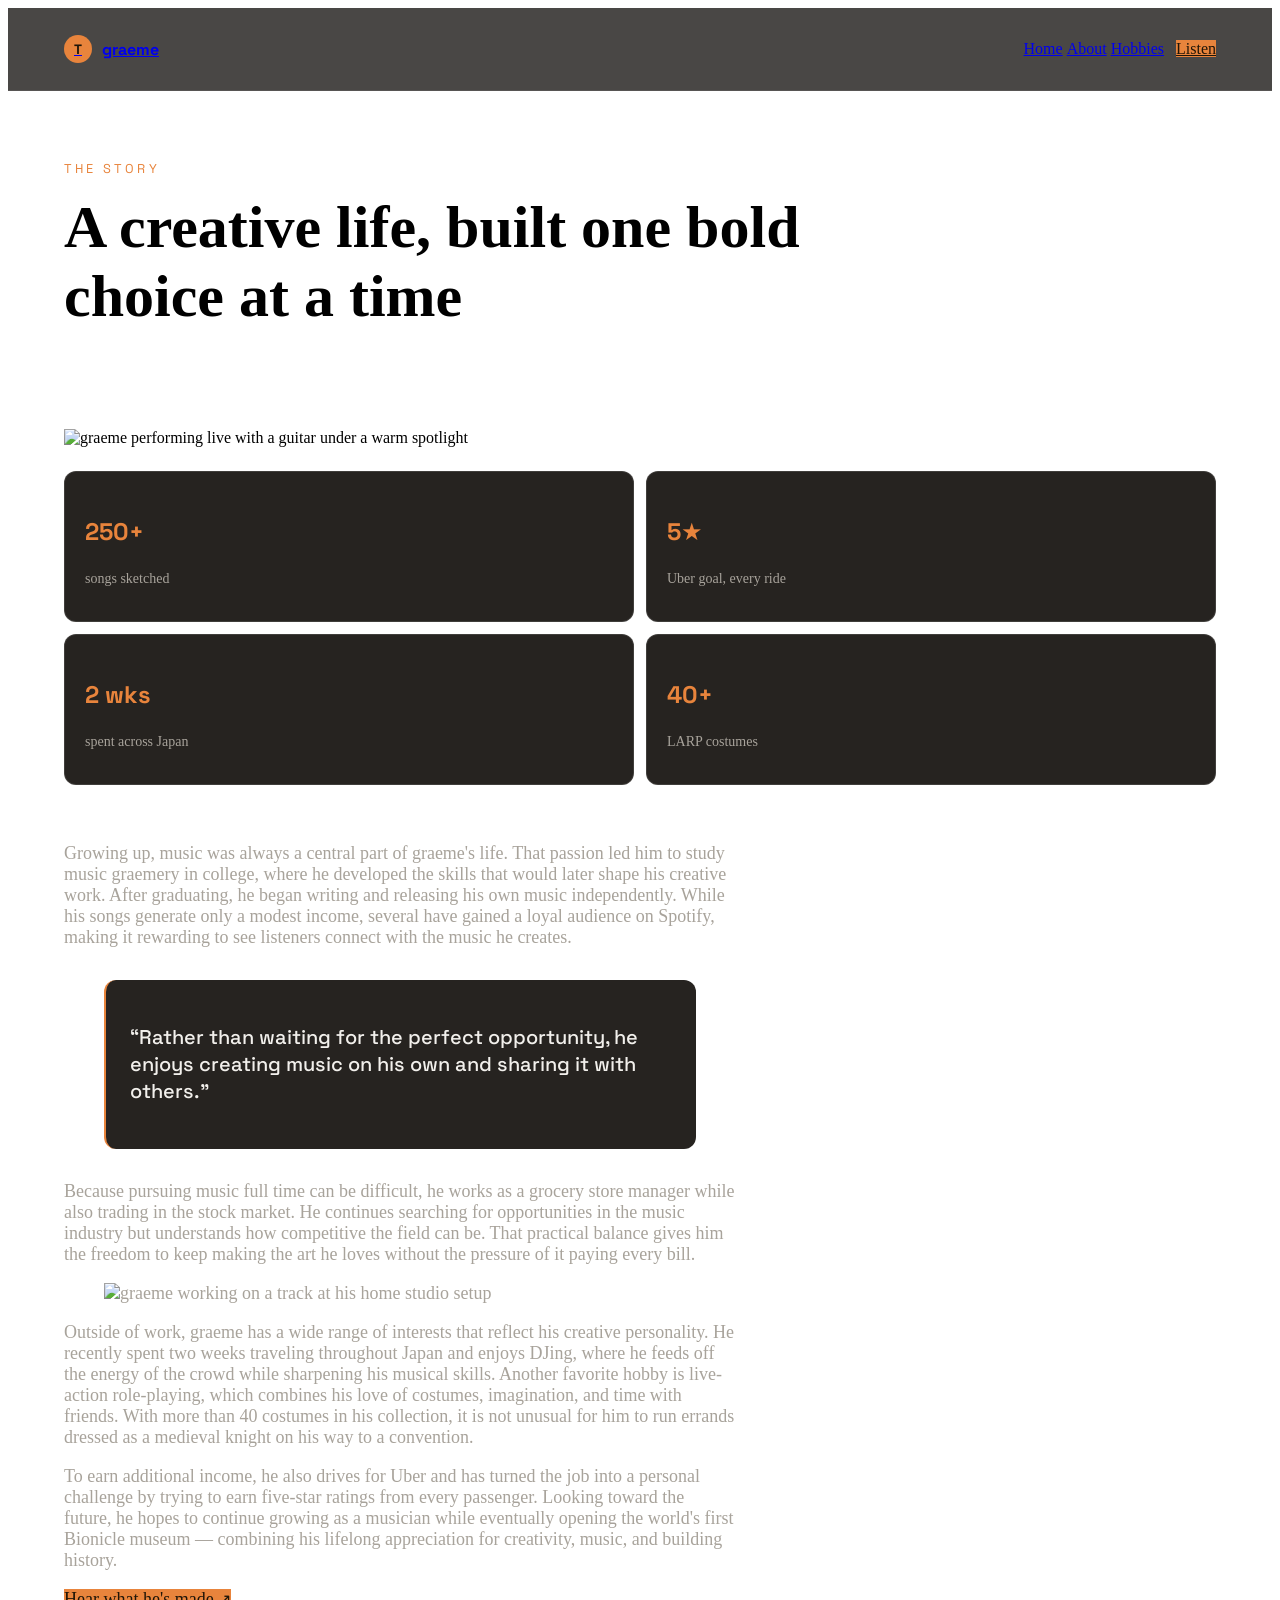
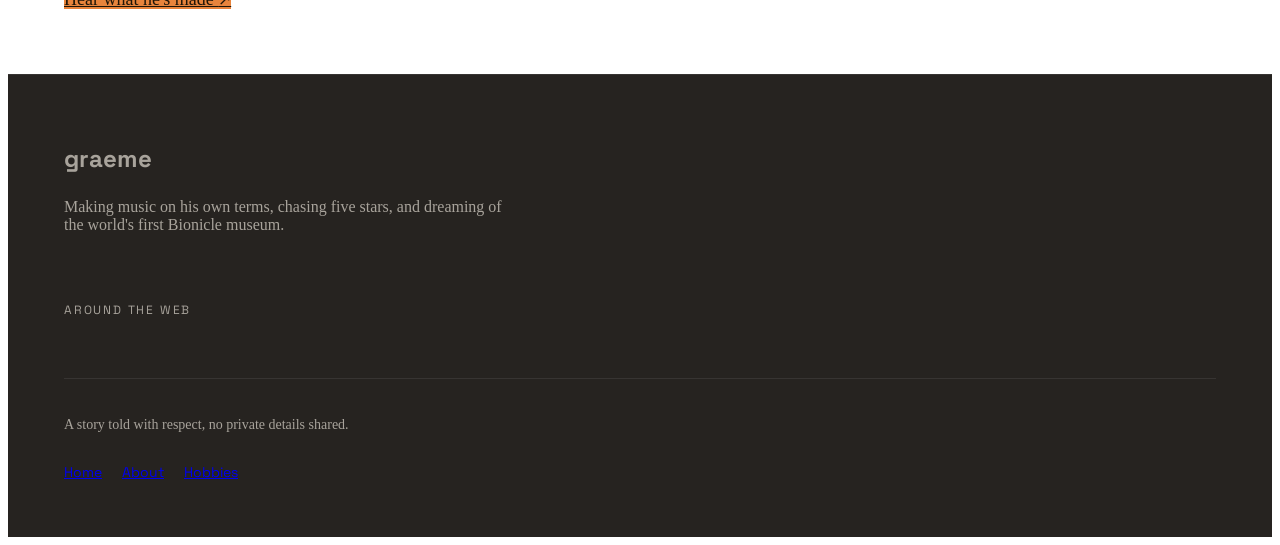
==== about.html @ 3114a542 "Add structure and styles" ====
<!doctype html>
<html lang="en">
  <head>
    <meta charset="UTF-8" />
    <meta name="viewport" content="width=device-width, initial-scale=1.0" />

    <title>About — graeme</title>
    <meta
      name="description"
      content="The full story of graeme : from studying music graemery to releasing songs independently, managing a grocery store, trading the markets, and dreaming big."
    />
    <link rel="preconnect" href="https://fonts.googleapis.com" />
    <link rel="preconnect" href="https://fonts.gstatic.com" crossorigin />
    <link
      href="https://fonts.googleapis.com/css2?family=Inter:wght@400;500;600&family=Space+Grotesk:wght@500;700&display=swap"
      rel="stylesheet"
    />
    <link rel="stylesheet" href="styles.css" />
  </head>
  <body>
    <header class="site-header">
      <nav class="container nav" aria-label="Primary">
        <a class="brand" href="index.html">
          <span class="brand-mark" aria-hidden="true">T</span>
          <span>graeme </span>
        </a>
        <ul class="nav-links">
          <li><a href="index.html">Home</a></li>
          <li><a href="about.html" aria-current="page">About</a></li>
          <li><a href="hobbies.html">Hobbies</a></li>
          <li>
            <a
              class="nav-cta"
              href="https://open.spotify.com"
              target="_blank"
              rel="noopener noreferrer"
              >Listen</a
            >
          </li>
        </ul>
      </nav>
    </header>

    <main>
      <section class="container page-head">
        <p class="eyebrow">The Story</p>
        <h1>A creative life, built one bold choice at a time</h1>
      </section>

      <section class="container">
        <div class="about-grid">
          <aside class="about-aside">
            <div class="framed">
              <img
                src="images/live.png"
                alt="graeme  performing live with a guitar under a warm spotlight"
              />
            </div>
            <div class="stat-grid">
              <div class="stat">
                <p class="num">250+</p>
                <p class="label">songs sketched</p>
              </div>
              <div class="stat">
                <p class="num">5&#9733;</p>
                <p class="label">Uber goal, every ride</p>
              </div>
              <div class="stat">
                <p class="num">2 wks</p>
                <p class="label">spent across Japan</p>
              </div>
              <div class="stat">
                <p class="num">40+</p>
                <p class="label">LARP costumes</p>
              </div>
            </div>
          </aside>

          <article class="article">
            <p>
              Growing up, music was always a central part of graeme&apos;s life.
              That passion led him to study music graemery in college, where he
              developed the skills that would later shape his creative work.
              After graduating, he began writing and releasing his own music
              independently. While his songs generate only a modest income,
              several have gained a loyal audience on Spotify, making it
              rewarding to see listeners connect with the music he creates.
            </p>

            <blockquote class="pullquote">
              <p>
                &ldquo;Rather than waiting for the perfect opportunity, he
                enjoys creating music on his own and sharing it with
                others.&rdquo;
              </p>
            </blockquote>

            <p>
              Because pursuing music full time can be difficult, he works as a
              grocery store manager while also trading in the stock market. He
              continues searching for opportunities in the music industry but
              understands how competitive the field can be. That practical
              balance gives him the freedom to keep making the art he loves
              without the pressure of it paying every bill.
            </p>

            <figure class="article-figure">
              <img
                src="images/studio.png"
                alt="graeme working on a track at his home studio setup"
              />
            </figure>

            <p>
              Outside of work, graeme has a wide range of interests that reflect
              his creative personality. He recently spent two weeks traveling
              throughout Japan and enjoys DJing, where he feeds off the energy
              of the crowd while sharpening his musical skills. Another favorite
              hobby is live-action role-playing, which combines his love of
              costumes, imagination, and time with friends. With more than 40
              costumes in his collection, it is not unusual for him to run
              errands dressed as a medieval knight on his way to a convention.
            </p>

            <p>
              To earn additional income, he also drives for Uber and has turned
              the job into a personal challenge by trying to earn five-star
              ratings from every passenger. Looking toward the future, he hopes
              to continue growing as a musician while eventually opening the
              world&apos;s first Bionicle museum — combining his lifelong
              appreciation for creativity, music, and building history.
            </p>

            <a
              class="btn btn-primary"
              href="https://open.spotify.com"
              target="_blank"
              rel="noopener noreferrer"
            >
              Hear what he&apos;s made
              <span class="arrow" aria-hidden="true">&#8599;</span>
            </a>
          </article>
        </div>
      </section>

      <div style="height: 4rem"></div>
    </main>

    <footer class="site-footer">
      <div class="container">
        <div class="footer-top">
          <div class="footer-brand">
            <p class="name">graeme</p>
            <p>
              Making music on his own terms, chasing five stars, and dreaming of
              the world&apos;s first Bionicle museum.
            </p>
          </div>
          <div class="footer-links">
            <p class="heading">Around the web</p>
          </div>
        </div>
        <div class="footer-bottom">
          <p>A story told with respect, no private details shared.</p>
          <nav class="footer-nav" aria-label="Footer">
            <a href="index.html">Home</a>
            <a href="about.html">About</a>
            <a href="hobbies.html">Hobbies</a>
          </nav>
        </div>
      </div>
    </footer>
  </body>
</html>
---- styles.css ----
/* Jeff Victorino
07/05/2026
Module 6.3 Assignment */

/* ---- Design variables -------------------------------------- */
:root {
  --background: #1c1a17;
  --foreground: #f2f0ec;
  --card: #262320;
  --secondary: #302d29;
  --muted-foreground: #a8a39b;
  --primary: #e8843c;
  --primary-foreground: #1f1508;
  --accent: #4fb8c4;
  --border: rgba(255, 255, 255, 0.12);
  --border-soft: rgba(255, 255, 255, 0.08);
  --radius: 0.75rem;

  --font-heading: "Space Grotesk", ui-sans-serif, system-ui, sans-serif;
  --font-body: "Inter", ui-sans-serif, system-ui, sans-serif;

  --max-width: 72rem;
}

/* ---- Layout helpers ------------------------------------- */
.container {
  width: 100%;
  max-width: var(--max-width);
  margin-inline: auto;
  padding-inline: 1.25rem;
}

main {
  flex: 1;
}

.eyebrow {
  font-family: var(--font-heading);
  font-size: 0.8rem;
  text-transform: uppercase;
  letter-spacing: 0.25em;
  color: var(--primary);
}

.section-lead {
  color: var(--muted-foreground);
  font-size: 1.125rem;
  max-width: 42rem;
  text-wrap: pretty;
}

/* ---- Buttons & links ------------------------------------ */

.btn-primary {
  background-color: var(--primary);
  color: var(--primary-foreground);
}

.btn-outline {
  border-color: var(--border);
  color: var(--foreground);
}

.text-link.on-dark {
  color: var(--foreground);
}

/* small inline arrow */
.arrow {
  font-size: 1rem;
  line-height: 1;
}

/* ---- Header / Nav --------------------------------------- */
.site-header {
  position: sticky;
  top: 0;
  z-index: 50;
  border-bottom: 1px solid var(--border-soft);
  background-color: rgba(28, 26, 23, 0.8);
  backdrop-filter: blur(12px);
}

.nav {
  display: flex;
  align-items: center;
  justify-content: space-between;
  padding-block: 1rem;
}

.brand {
  display: flex;
  align-items: center;
  gap: 0.625rem;
  font-family: var(--font-heading);
  font-weight: 700;
  font-size: 1rem;
}

.brand-mark {
  display: flex;
  align-items: center;
  justify-content: center;
  width: 1.75rem;
  height: 1.75rem;
  border-radius: 999px;
  background-color: var(--primary);
  color: var(--primary-foreground);
  font-family: var(--font-heading);
  font-size: 0.85rem;
  font-weight: 700;
}

.nav-links {
  display: flex;
  align-items: center;
  gap: 0.25rem;
  list-style: none;
}

.nav-links .nav-cta {
  margin-left: 0.5rem;
  background-color: var(--primary);
  color: var(--primary-foreground);
  font-weight: 500;
}

/* ---- Hero ----------------------------------------------- */

.hero-grid {
  display: grid;
  gap: 2.5rem;
  align-items: center;
}

.hero-actions {
  display: flex;
  flex-wrap: wrap;
  gap: 0.75rem;
  margin-top: 2rem;
}

.hero-figure {
  position: relative;
}

.stat-badge {
  position: absolute;
  bottom: -1rem;
  left: -1rem;
  background-color: var(--card);
  border: 1px solid var(--border);
  border-radius: var(--radius);
  padding: 1rem 1.25rem;
}

.stat-badge .label {
  font-size: 0.875rem;
  color: var(--muted-foreground);
}

/* ---- Facets (feature grid) ------------------------------ */
.band {
  border-block: 1px solid var(--border-soft);
  background-color: var(--card);
}

.section {
  padding-block: 4rem;
}

.card-grid {
  display: grid;
  gap: 1rem;
  margin-top: 2.5rem;
  grid-template-columns: 1fr;
}

.facet {
  background-color: var(--background);
  border: 1px solid var(--border);
  border-radius: var(--radius);
  padding: 1.5rem;
  transition: border-color 0.2s ease;
}

.facet .icon {
  display: flex;
  align-items: center;
  justify-content: center;
  width: 2.75rem;
  height: 2.75rem;
  border-radius: 0.625rem;
  background-color: var(--secondary);
  color: var(--primary);
}

.facet .icon svg {
  width: 1.25rem;
  height: 1.25rem;
}

/* ---- Gallery -------------------------------------------- */
.gallery-head {
  display: flex;
  flex-wrap: wrap;
  align-items: flex-end;
  justify-content: space-between;
  gap: 1rem;
}

.gallery {
  display: grid;
  gap: 1rem;
  margin-top: 2rem;
  grid-template-columns: 1fr;
}

.gallery figure img {
  width: 100%;
  height: 100%;
  object-fit: cover;
  transition: transform 0.5s ease;
}

/* ---- CTA panel ------------------------------------------ */
.panel {
  overflow: hidden;
  border-radius: 1rem;
  border: 1px solid var(--border);
  background-color: var(--card);
}

.panel-grid {
  display: grid;
  gap: 2rem;
  align-items: center;
  padding: 2rem;
}

.panel-figure img {
  width: 100%;
  height: 100%;
  object-fit: cover;
}

/* ---- About page ----------------------------------------- */
.page-head {
  padding-block: 3.5rem 3rem;
}

.page-head h1 {
  margin-top: 1rem;
  font-size: clamp(2.25rem, 6vw, 3.75rem);
  max-width: 48rem;
}

.about-grid {
  display: grid;
  gap: 2.5rem;
}

.about-aside {
  position: static;
}

.stat-grid {
  display: grid;
  grid-template-columns: repeat(2, 1fr);
  gap: 0.75rem;
  margin-top: 1.5rem;
}

.stat {
  border: 1px solid var(--border);
  border-radius: var(--radius);
  background-color: var(--card);
  padding: 1.25rem;
}

.stat .num {
  font-family: var(--font-heading);
  font-size: 1.5rem;
  font-weight: 700;
  color: var(--primary);
}

.stat .label {
  margin-top: 0.25rem;
  font-size: 0.875rem;
  color: var(--muted-foreground);
}

.article {
  max-width: 42rem;
  font-size: 1.125rem;
  color: var(--muted-foreground);
}

.pullquote {
  margin-block: 2rem;
  border-left: 2px solid var(--primary);
  background-color: var(--card);
  padding: 1.5rem;
  border-radius: var(--radius);
}

.pullquote p {
  font-family: var(--font-heading);
  font-size: 1.25rem;
  font-weight: 500;
  line-height: 1.35;
  color: var(--foreground);
}

.article-figure img {
  width: 100%;
  height: 100%;
  object-fit: cover;
}

/* ---- Hobbies page --------------------------------------- */
.hobby-list {
  display: flex;
  flex-direction: column;
  gap: 1.5rem;
}

.hobby {
  display: grid;
  gap: 1.5rem;
  overflow: hidden;
  border-radius: 1rem;
  border: 1px solid var(--border);
  background-color: var(--card);
}

.hobby-img {
  min-height: 16rem;
  overflow: hidden;
}

.hobby-img img {
  width: 100%;
  height: 100%;
  object-fit: cover;
}

.hobby-body {
  display: flex;
  flex-direction: column;
  justify-content: center;
  padding: 1.75rem;
}

.hobby-body .tag {
  font-family: var(--font-heading);
  font-size: 0.75rem;
  text-transform: uppercase;
  letter-spacing: 0.15em;
  color: var(--primary);
}

.hobby-body h2 {
  margin-top: 0.75rem;
  font-size: clamp(1.5rem, 3vw, 1.875rem);
}

.hobby-body p {
  margin-top: 1rem;
  color: var(--muted-foreground);
  text-wrap: pretty;
}

/* dream highlight */
.dream {
  overflow: hidden;
  border-radius: 1rem;
  border: 1px solid var(--border);
  position: relative;
}

.dream-media img {
  width: 100%;
  height: 100%;
  object-fit: cover;
}

.dream-media::after {
  content: "";
  position: absolute;
  inset: 0;
  background: linear-gradient(
    to top,
    var(--background),
    rgba(28, 26, 23, 0.55) 55%,
    transparent
  );
}

.dream-copy {
  position: absolute;
  inset-inline: 0;
  bottom: 0;
  padding: 1.75rem;
  z-index: 1;
}

.dream-copy .tag {
  font-family: var(--font-heading);
  font-size: 0.75rem;
  text-transform: uppercase;
  letter-spacing: 0.15em;
  color: var(--primary);
}

.dream-copy h2 {
  margin-top: 0.75rem;
  max-width: 32rem;
  font-size: clamp(1.5rem, 4vw, 2.25rem);
}

.dream-copy p {
  margin-top: 0.75rem;
  max-width: 30rem;
  color: var(--muted-foreground);
  text-wrap: pretty;
}

.dream-copy .btn {
  margin-top: 1.25rem;
}

/* ---- Footer --------------------------------------------- */
.site-footer {
  border-top: 1px solid var(--border-soft);
  background-color: var(--card);
}

.footer-top {
  display: flex;
  flex-direction: column;
  gap: 2.5rem;
  padding-block: 3.5rem 0;
}

.footer-brand {
  max-width: 28rem;
}

.footer-brand .name {
  font-family: var(--font-heading);
  font-size: 1.5rem;
  font-weight: 700;
}

.footer-brand p {
  margin-top: 0.75rem;
  color: var(--muted-foreground);
  text-wrap: pretty;
}

.footer-links {
  display: flex;
  flex-direction: column;
  gap: 0.75rem;
}

.footer-links .heading {
  font-family: var(--font-heading);
  font-size: 0.75rem;
  text-transform: uppercase;
  letter-spacing: 0.15em;
  color: var(--muted-foreground);
}

.footer-bottom {
  display: flex;
  flex-direction: column;
  gap: 1rem;
  margin-top: 3rem;
  padding-block: 1.5rem 3.5rem;
  border-top: 1px solid var(--border-soft);
  font-size: 0.875rem;
  color: var(--muted-foreground);
}

.footer-nav {
  display: flex;
  gap: 1.25rem;
  font-family: var(--font-heading);
}
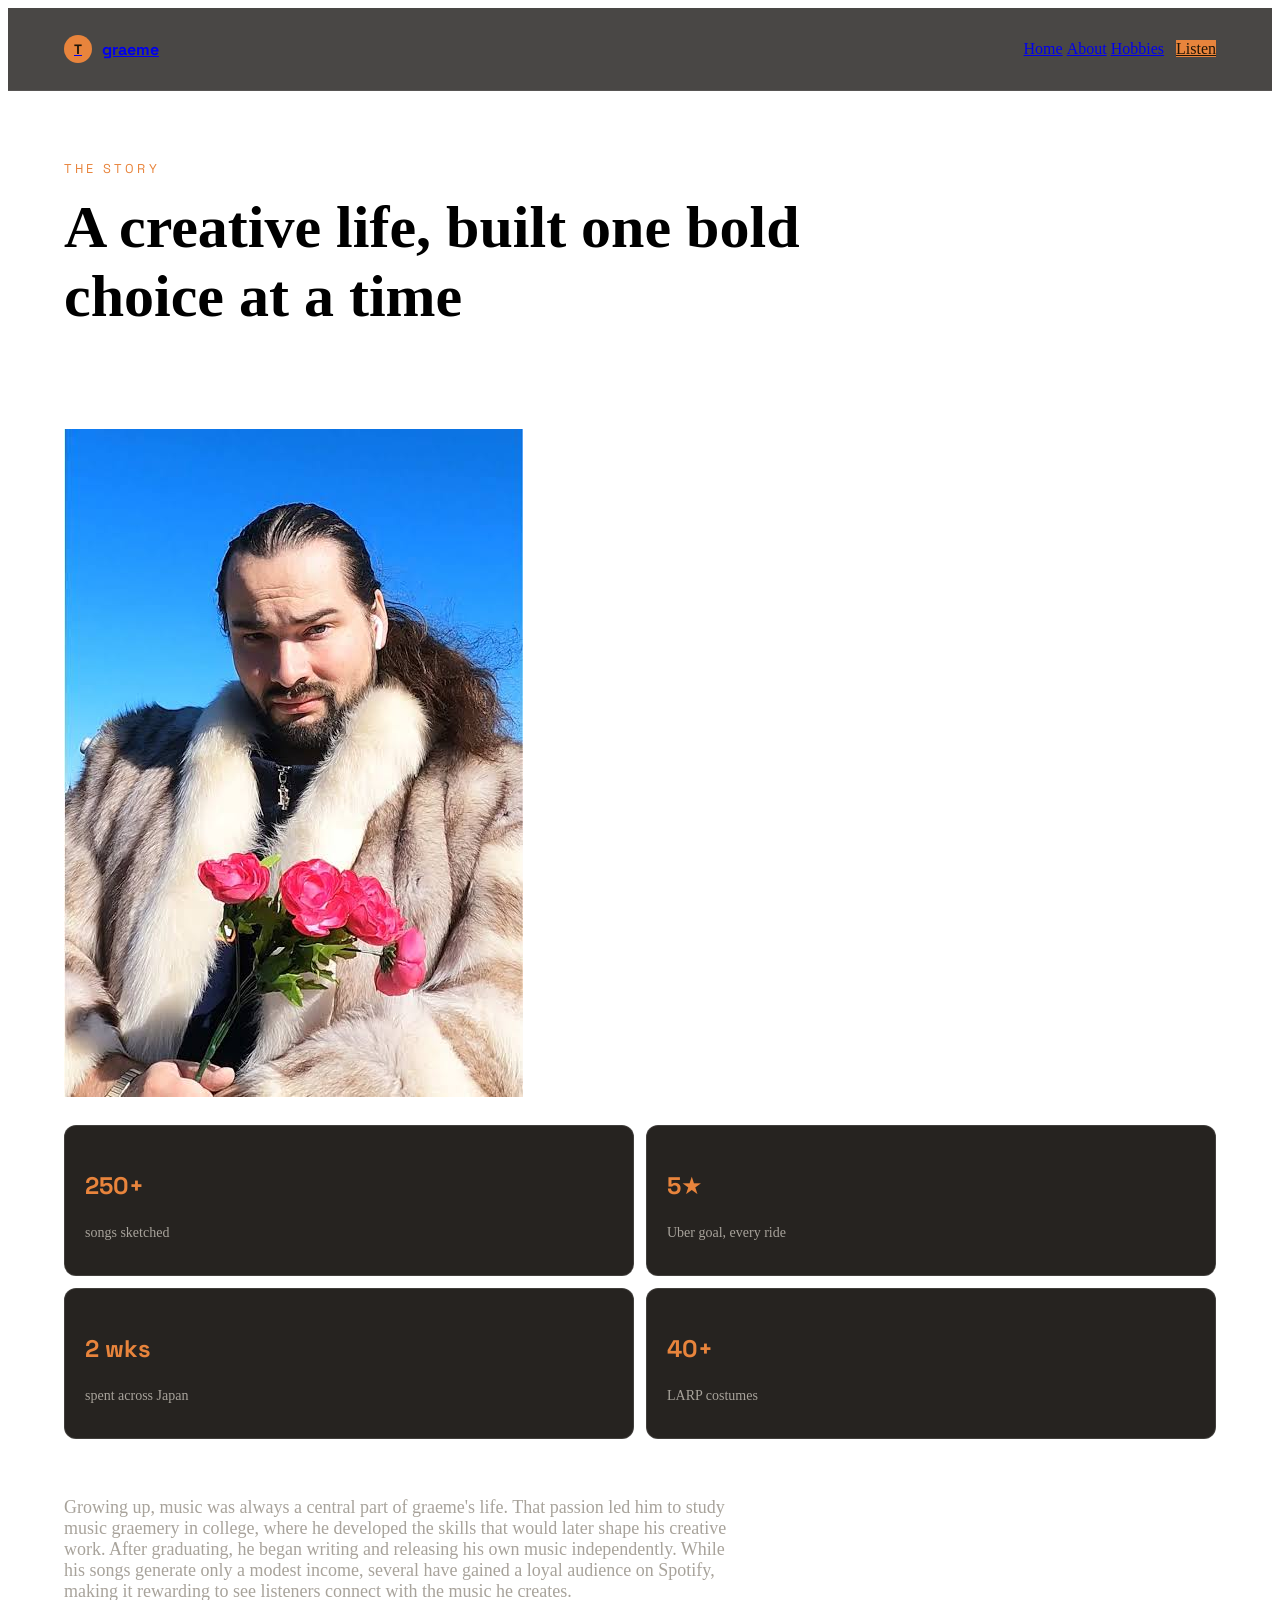
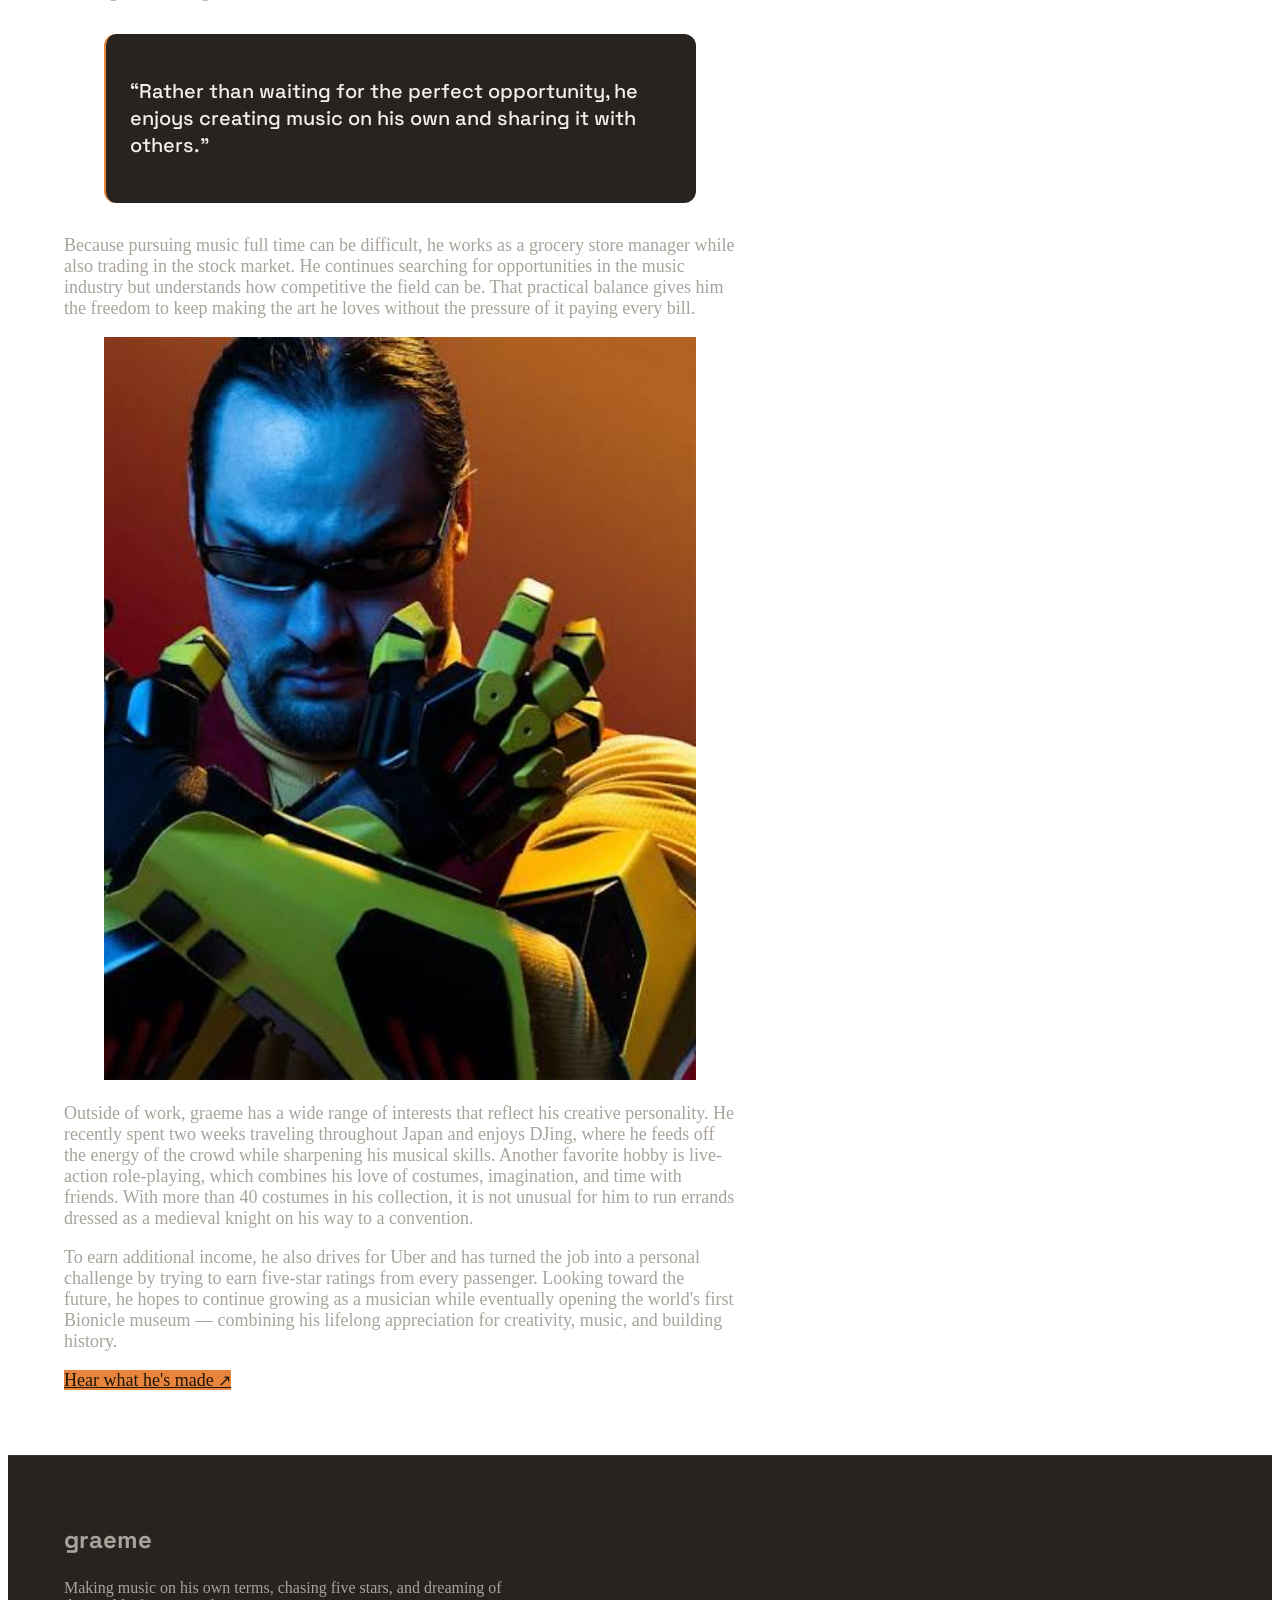
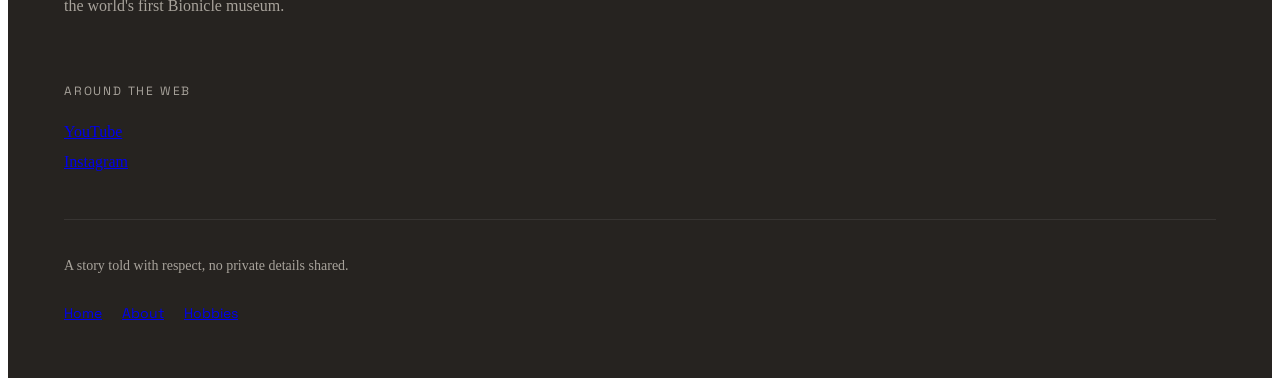
==== commit a677a678: "Add images and links" ====
--- a/about.html
+++ b/about.html
@@ -31,7 +31,7 @@
           <li>
             <a
               class="nav-cta"
-              href="https://open.spotify.com"
+              href="https://youtube.com/shorts/5K84gH26I-M?si=Pl7V-suqvnm_l9HC"
               target="_blank"
               rel="noopener noreferrer"
               >Listen</a
@@ -52,7 +52,7 @@
           <aside class="about-aside">
             <div class="framed">
               <img
-                src="images/live.png"
+                src="images/music-5.jpg"
                 alt="graeme  performing live with a guitar under a warm spotlight"
               />
             </div>
@@ -106,7 +106,7 @@
 
             <figure class="article-figure">
               <img
-                src="images/studio.png"
+                src="images/larp-5.jpg"
                 alt="graeme working on a track at his home studio setup"
               />
             </figure>
@@ -133,7 +133,7 @@
 
             <a
               class="btn btn-primary"
-              href="https://open.spotify.com"
+              href="https://youtube.com/shorts/6Wqo_i7lyLg?si=ojEmiBnflqp5R9ls"
               target="_blank"
               rel="noopener noreferrer"
             >
@@ -159,6 +159,20 @@
           </div>
           <div class="footer-links">
             <p class="heading">Around the web</p>
+            <a
+              href="https://www.youtube.com/@AudioOpera"
+              target="_blank"
+              rel="noopener noreferrer"
+            >
+              YouTube
+            </a>
+            <a
+              href="https://www.instagram.com/audioopera/?hl=en"
+              target="_blank"
+              rel="noopener noreferrer"
+            >
+              Instagram
+            </a>
           </div>
         </div>
         <div class="footer-bottom">
--- a/styles.css
+++ b/styles.css
@@ -34,6 +34,17 @@
   flex: 1;
 }
 
+div .panel-grid h2,
+div .panel-grid p {
+  color: #f2f0ec;
+}
+
+section.container .gallery {
+  display: grid;
+  grid-template-columns: repeat(3, 1fr);
+  gap: 20px;
+}
+
 .eyebrow {
   font-family: var(--font-heading);
   font-size: 0.8rem;
@@ -47,6 +58,24 @@
   font-size: 1.125rem;
   max-width: 42rem;
   text-wrap: pretty;
+}
+
+.section-head h2,
+.section-head p {
+  color: #f2f0ec;
+}
+
+article.facet h3,
+article.facet p {
+  color: #f2f0ec;
+}
+
+.hobby-body h2 {
+  color: #f2f0ec;
+}
+
+.dream-copy h2 {
+  color: #f2f0ec;
 }
 
 /* ---- Buttons & links ------------------------------------ */
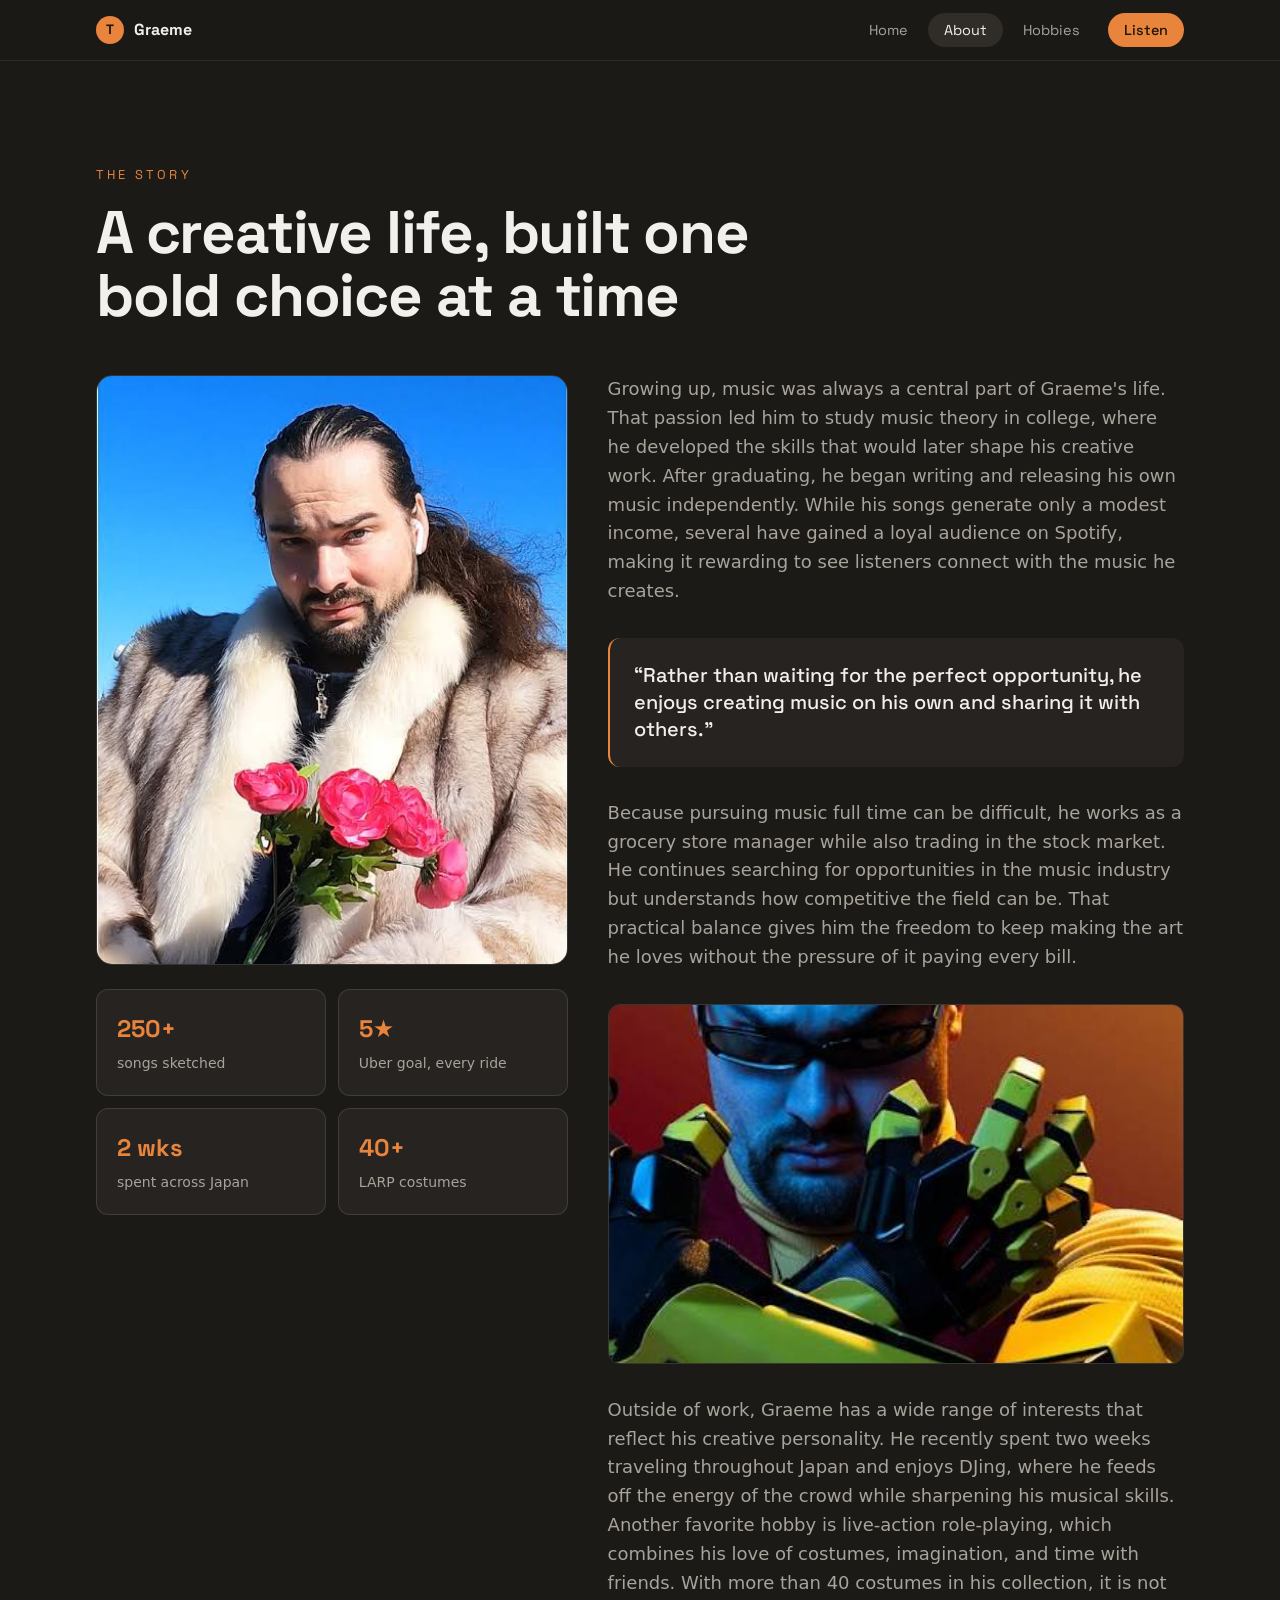
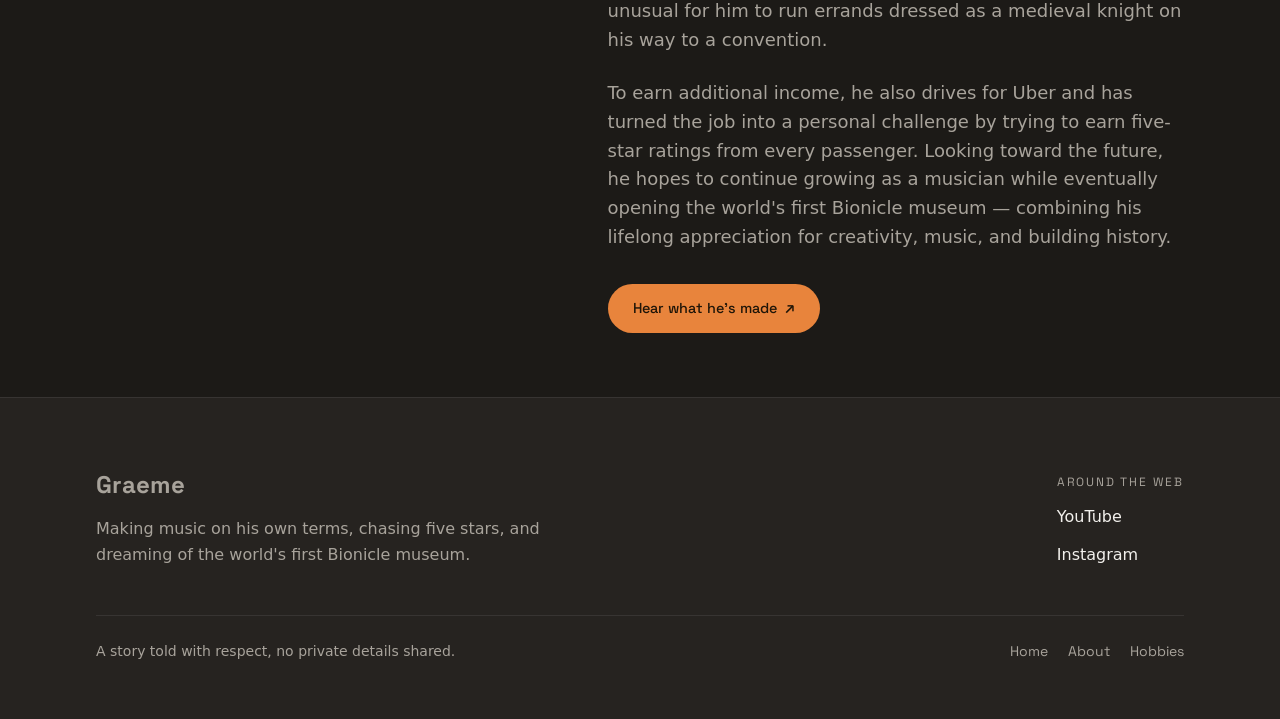
==== commit 9aa7f010: "Finish styles" ====
--- a/about.html
+++ b/about.html
@@ -1,13 +1,14 @@
 <!doctype html>
 <html lang="en">
+  <!-- Page metadata, fonts, and stylesheet -->
   <head>
     <meta charset="UTF-8" />
     <meta name="viewport" content="width=device-width, initial-scale=1.0" />
 
-    <title>About — graeme</title>
+    <title>About — Graeme</title>
     <meta
       name="description"
-      content="The full story of graeme : from studying music graemery to releasing songs independently, managing a grocery store, trading the markets, and dreaming big."
+      content="The full story of Graeme : from studying music theory to releasing songs independently, managing a grocery store, trading the markets, and dreaming big."
     />
     <link rel="preconnect" href="https://fonts.googleapis.com" />
     <link rel="preconnect" href="https://fonts.gstatic.com" crossorigin />
@@ -17,12 +18,13 @@
     />
     <link rel="stylesheet" href="styles.css" />
   </head>
+  <!-- ================= Header & Navigation ================= -->
   <body>
     <header class="site-header">
       <nav class="container nav" aria-label="Primary">
         <a class="brand" href="index.html">
           <span class="brand-mark" aria-hidden="true">T</span>
-          <span>graeme </span>
+          <span>Graeme </span>
         </a>
         <ul class="nav-links">
           <li><a href="index.html">Home</a></li>
@@ -41,21 +43,26 @@
       </nav>
     </header>
 
+    <!-- ================= Main Page Content ================= -->
     <main>
+      <!-- Page Title -->
       <section class="container page-head">
         <p class="eyebrow">The Story</p>
         <h1>A creative life, built one bold choice at a time</h1>
       </section>
 
+      <!-- About Content -->
       <section class="container">
+        <!-- Two-column layout containing profile information and biography -->
         <div class="about-grid">
           <aside class="about-aside">
             <div class="framed">
               <img
                 src="images/music-5.jpg"
-                alt="graeme  performing live with a guitar under a warm spotlight"
+                alt="Graeme  performing live with a guitar under a warm spotlight"
               />
             </div>
+            <!-- Personal statistics -->
             <div class="stat-grid">
               <div class="stat">
                 <p class="num">250+</p>
@@ -78,8 +85,8 @@
 
           <article class="article">
             <p>
-              Growing up, music was always a central part of graeme&apos;s life.
-              That passion led him to study music graemery in college, where he
+              Growing up, music was always a central part of Graeme&apos;s life.
+              That passion led him to study music theory in college, where he
               developed the skills that would later shape his creative work.
               After graduating, he began writing and releasing his own music
               independently. While his songs generate only a modest income,
@@ -107,12 +114,12 @@
             <figure class="article-figure">
               <img
                 src="images/larp-5.jpg"
-                alt="graeme working on a track at his home studio setup"
+                alt="Graeme working on a track at his home studio setup"
               />
             </figure>
 
             <p>
-              Outside of work, graeme has a wide range of interests that reflect
+              Outside of work, Graeme has a wide range of interests that reflect
               his creative personality. He recently spent two weeks traveling
               throughout Japan and enjoys DJing, where he feeds off the energy
               of the crowd while sharpening his musical skills. Another favorite
@@ -151,12 +158,13 @@
       <div class="container">
         <div class="footer-top">
           <div class="footer-brand">
-            <p class="name">graeme</p>
+            <p class="name">Graeme</p>
             <p>
               Making music on his own terms, chasing five stars, and dreaming of
               the world&apos;s first Bionicle museum.
             </p>
           </div>
+          <!-- Social media links -->
           <div class="footer-links">
             <p class="heading">Around the web</p>
             <a
--- a/styles.css
+++ b/styles.css
@@ -1,8 +1,7 @@
 /* Jeff Victorino
-07/05/2026
+07/05/2026 
 Module 6.3 Assignment */
 
-/* ---- Design variables -------------------------------------- */
 :root {
   --background: #1c1a17;
   --foreground: #f2f0ec;
@@ -22,7 +21,53 @@
   --max-width: 72rem;
 }
 
-/* ---- Layout helpers ------------------------------------- */
+/*  Reset  */
+*,
+*::before,
+*::after {
+  box-sizing: border-box;
+  margin: 0;
+  padding: 0;
+}
+
+html {
+  scroll-behavior: smooth;
+  color-scheme: dark;
+}
+
+body {
+  background-color: var(--background);
+  color: var(--foreground);
+  font-family: var(--font-body);
+  line-height: 1.6;
+  -webkit-font-smoothing: antialiased;
+  min-height: 100vh;
+  display: flex;
+  flex-direction: column;
+}
+
+img {
+  display: block;
+  max-width: 100%;
+  height: auto;
+}
+
+a {
+  color: inherit;
+  text-decoration: none;
+}
+
+h1,
+h2,
+h3 {
+  font-family: var(--font-heading);
+  font-weight: 700;
+  letter-spacing: -0.02em;
+  line-height: 1.05;
+  text-wrap: balance;
+}
+
+/*  Layout helpers  */
 .container {
   width: 100%;
   max-width: var(--max-width);
@@ -30,19 +75,14 @@
   padding-inline: 1.25rem;
 }
 
+@media (min-width: 768px) {
+  .container {
+    padding-inline: 2rem;
+  }
+}
+
 main {
   flex: 1;
-}
-
-div .panel-grid h2,
-div .panel-grid p {
-  color: #f2f0ec;
-}
-
-section.container .gallery {
-  display: grid;
-  grid-template-columns: repeat(3, 1fr);
-  gap: 20px;
 }
 
 .eyebrow {
@@ -60,34 +100,55 @@
   text-wrap: pretty;
 }
 
-.section-head h2,
-.section-head p {
-  color: #f2f0ec;
-}
-
-article.facet h3,
-article.facet p {
-  color: #f2f0ec;
-}
-
-.hobby-body h2 {
-  color: #f2f0ec;
-}
-
-.dream-copy h2 {
-  color: #f2f0ec;
-}
-
-/* ---- Buttons & links ------------------------------------ */
+/*  Buttons & links  */
+.btn {
+  display: inline-flex;
+  align-items: center;
+  gap: 0.5rem;
+  font-family: var(--font-heading);
+  font-size: 0.9rem;
+  font-weight: 500;
+  padding: 0.75rem 1.5rem;
+  border-radius: 999px;
+  border: 1px solid transparent;
+  transition:
+    opacity 0.2s ease,
+    border-color 0.2s ease,
+    color 0.2s ease;
+  cursor: pointer;
+}
 
 .btn-primary {
   background-color: var(--primary);
   color: var(--primary-foreground);
 }
 
+.btn-primary:hover {
+  opacity: 0.9;
+}
+
 .btn-outline {
   border-color: var(--border);
   color: var(--foreground);
+}
+
+.btn-outline:hover {
+  border-color: var(--primary);
+  color: var(--primary);
+}
+
+.text-link {
+  display: inline-flex;
+  align-items: center;
+  gap: 0.375rem;
+  font-family: var(--font-heading);
+  font-size: 0.9rem;
+  color: var(--muted-foreground);
+  transition: color 0.2s ease;
+}
+
+.text-link:hover {
+  color: var(--primary);
 }
 
 .text-link.on-dark {
@@ -100,7 +161,7 @@
   line-height: 1;
 }
 
-/* ---- Header / Nav --------------------------------------- */
+/*  Header / Nav  */
 .site-header {
   position: sticky;
   top: 0;
@@ -147,6 +208,26 @@
   list-style: none;
 }
 
+.nav-links a {
+  font-family: var(--font-heading);
+  font-size: 0.9rem;
+  color: var(--muted-foreground);
+  padding: 0.5rem 1rem;
+  border-radius: 999px;
+  transition:
+    color 0.2s ease,
+    background-color 0.2s ease;
+}
+
+.nav-links a:hover {
+  color: var(--foreground);
+}
+
+.nav-links a[aria-current="page"] {
+  background-color: var(--secondary);
+  color: var(--foreground);
+}
+
 .nav-links .nav-cta {
   margin-left: 0.5rem;
   background-color: var(--primary);
@@ -154,7 +235,33 @@
   font-weight: 500;
 }
 
-/* ---- Hero ----------------------------------------------- */
+.nav-links .nav-cta:hover {
+  color: var(--primary-foreground);
+  opacity: 0.9;
+}
+
+/* On small screens the nav wraps neatly instead of using JS */
+@media (max-width: 640px) {
+  .nav {
+    flex-direction: column;
+    gap: 0.75rem;
+    align-items: flex-start;
+  }
+  .nav-links {
+    flex-wrap: wrap;
+  }
+}
+
+/*  Hero  */
+.hero {
+  padding-block: 3.5rem 4rem;
+}
+
+@media (min-width: 768px) {
+  .hero {
+    padding-block: 5rem 6rem;
+  }
+}
 
 .hero-grid {
   display: grid;
@@ -162,6 +269,25 @@
   align-items: center;
 }
 
+@media (min-width: 1024px) {
+  .hero-grid {
+    grid-template-columns: 1.05fr 0.95fr;
+  }
+}
+
+.hero h1 {
+  font-size: clamp(3rem, 8vw, 4.5rem);
+  margin-top: 1.25rem;
+}
+
+.hero p {
+  margin-top: 1.5rem;
+  color: var(--muted-foreground);
+  font-size: 1.125rem;
+  max-width: 34rem;
+  text-wrap: pretty;
+}
+
 .hero-actions {
   display: flex;
   flex-wrap: wrap;
@@ -171,6 +297,19 @@
 
 .hero-figure {
   position: relative;
+}
+
+.hero-figure .framed {
+  aspect-ratio: 4 / 5;
+  overflow: hidden;
+  border-radius: 1rem;
+  border: 1px solid var(--border);
+}
+
+.hero-figure .framed img {
+  width: 100%;
+  height: 100%;
+  object-fit: cover;
 }
 
 .stat-badge {
@@ -183,12 +322,25 @@
   padding: 1rem 1.25rem;
 }
 
+.stat-badge .num {
+  font-family: var(--font-heading);
+  font-size: 1.5rem;
+  font-weight: 700;
+  color: var(--primary);
+}
+
 .stat-badge .label {
   font-size: 0.875rem;
   color: var(--muted-foreground);
 }
 
-/* ---- Facets (feature grid) ------------------------------ */
+@media (max-width: 640px) {
+  .stat-badge {
+    display: none;
+  }
+}
+
+/*  Facets (feature grid)  */
 .band {
   border-block: 1px solid var(--border-soft);
   background-color: var(--card);
@@ -196,6 +348,26 @@
 
 .section {
   padding-block: 4rem;
+}
+
+@media (min-width: 768px) {
+  .section {
+    padding-block: 5rem;
+  }
+}
+
+.section-head {
+  max-width: 40rem;
+}
+
+.section-head h2 {
+  font-size: clamp(1.875rem, 4vw, 2.5rem);
+}
+
+.section-head p {
+  margin-top: 1rem;
+  color: var(--muted-foreground);
+  text-wrap: pretty;
 }
 
 .card-grid {
@@ -205,12 +377,28 @@
   grid-template-columns: 1fr;
 }
 
+@media (min-width: 640px) {
+  .card-grid {
+    grid-template-columns: repeat(2, 1fr);
+  }
+}
+
+@media (min-width: 1024px) {
+  .card-grid {
+    grid-template-columns: repeat(4, 1fr);
+  }
+}
+
 .facet {
   background-color: var(--background);
   border: 1px solid var(--border);
   border-radius: var(--radius);
   padding: 1.5rem;
   transition: border-color 0.2s ease;
+}
+
+.facet:hover {
+  border-color: rgba(232, 132, 60, 0.5);
 }
 
 .facet .icon {
@@ -229,13 +417,28 @@
   height: 1.25rem;
 }
 
-/* ---- Gallery -------------------------------------------- */
+.facet h3 {
+  margin-top: 1rem;
+  font-size: 1.125rem;
+}
+
+.facet p {
+  margin-top: 0.5rem;
+  font-size: 0.9rem;
+  color: var(--muted-foreground);
+}
+
+/*  Gallery  */
 .gallery-head {
   display: flex;
   flex-wrap: wrap;
   align-items: flex-end;
   justify-content: space-between;
   gap: 1rem;
+}
+
+.gallery-head h2 {
+  font-size: clamp(1.875rem, 4vw, 2.5rem);
 }
 
 .gallery {
@@ -245,6 +448,25 @@
   grid-template-columns: 1fr;
 }
 
+@media (min-width: 640px) {
+  .gallery {
+    grid-template-columns: repeat(2, 1fr);
+  }
+}
+
+@media (min-width: 1024px) {
+  .gallery {
+    grid-template-columns: repeat(4, 1fr);
+  }
+}
+
+.gallery figure {
+  overflow: hidden;
+  border-radius: var(--radius);
+  border: 1px solid var(--border);
+  aspect-ratio: 1 / 1;
+}
+
 .gallery figure img {
   width: 100%;
   height: 100%;
@@ -252,7 +474,26 @@
   transition: transform 0.5s ease;
 }
 
-/* ---- CTA panel ------------------------------------------ */
+.gallery figure:hover img {
+  transform: scale(1.05);
+}
+
+/* First tile spans wide/tall on larger screens */
+@media (min-width: 640px) {
+  .gallery .feature {
+    grid-column: span 2;
+    aspect-ratio: 2 / 1;
+  }
+}
+
+@media (min-width: 1024px) {
+  .gallery .feature {
+    grid-row: span 2;
+    aspect-ratio: auto;
+  }
+}
+
+/*  CTA panel  */
 .panel {
   overflow: hidden;
   border-radius: 1rem;
@@ -267,15 +508,50 @@
   padding: 2rem;
 }
 
+@media (min-width: 768px) {
+  .panel-grid {
+    grid-template-columns: repeat(2, 1fr);
+    padding: 3rem;
+  }
+}
+
+.panel h2 {
+  font-size: clamp(1.875rem, 4vw, 2.5rem);
+}
+
+.panel p {
+  margin-top: 1rem;
+  max-width: 28rem;
+  color: var(--muted-foreground);
+  text-wrap: pretty;
+}
+
+.panel .btn {
+  margin-top: 1.75rem;
+}
+
+.panel-figure {
+  aspect-ratio: 4 / 3;
+  overflow: hidden;
+  border-radius: var(--radius);
+  border: 1px solid var(--border);
+}
+
 .panel-figure img {
   width: 100%;
   height: 100%;
   object-fit: cover;
 }
 
-/* ---- About page ----------------------------------------- */
+/*  About page  */
 .page-head {
   padding-block: 3.5rem 3rem;
+}
+
+@media (min-width: 768px) {
+  .page-head {
+    padding-block: 5rem 3rem;
+  }
 }
 
 .page-head h1 {
@@ -284,13 +560,44 @@
   max-width: 48rem;
 }
 
+.page-head p {
+  margin-top: 1.5rem;
+}
+
 .about-grid {
   display: grid;
   gap: 2.5rem;
 }
 
+@media (min-width: 1024px) {
+  .about-grid {
+    grid-template-columns: 0.9fr 1.1fr;
+    align-items: start;
+  }
+}
+
 .about-aside {
   position: static;
+}
+
+@media (min-width: 1024px) {
+  .about-aside {
+    position: sticky;
+    top: 6rem;
+  }
+}
+
+.about-aside .framed {
+  aspect-ratio: 4 / 5;
+  overflow: hidden;
+  border-radius: 1rem;
+  border: 1px solid var(--border);
+}
+
+.about-aside .framed img {
+  width: 100%;
+  height: 100%;
+  object-fit: cover;
 }
 
 .stat-grid {
@@ -324,6 +631,10 @@
   max-width: 42rem;
   font-size: 1.125rem;
   color: var(--muted-foreground);
+}
+
+.article p + p {
+  margin-top: 1.5rem;
 }
 
 .pullquote {
@@ -342,13 +653,25 @@
   color: var(--foreground);
 }
 
+.article-figure {
+  margin-block: 2rem;
+  aspect-ratio: 16 / 10;
+  overflow: hidden;
+  border-radius: var(--radius);
+  border: 1px solid var(--border);
+}
+
 .article-figure img {
   width: 100%;
   height: 100%;
   object-fit: cover;
 }
 
-/* ---- Hobbies page --------------------------------------- */
+.article .btn {
+  margin-top: 2rem;
+}
+
+/*  Hobbies page  */
 .hobby-list {
   display: flex;
   flex-direction: column;
@@ -364,9 +687,17 @@
   background-color: var(--card);
 }
 
+@media (min-width: 768px) {
+  .hobby {
+    grid-template-columns: repeat(2, 1fr);
+    align-items: stretch;
+  }
+}
+
 .hobby-img {
   min-height: 16rem;
   overflow: hidden;
+  /* max-height: 500px; */
 }
 
 .hobby-img img {
@@ -382,6 +713,16 @@
   padding: 1.75rem;
 }
 
+@media (min-width: 768px) {
+  .hobby-body {
+    padding: 2.5rem;
+  }
+  /* alternate image side */
+  .hobby.reverse .hobby-img {
+    order: 2;
+  }
+}
+
 .hobby-body .tag {
   font-family: var(--font-heading);
   font-size: 0.75rem;
@@ -401,12 +742,27 @@
   text-wrap: pretty;
 }
 
+.hobby-body .text-link {
+  margin-top: 1.25rem;
+}
+
 /* dream highlight */
 .dream {
   overflow: hidden;
   border-radius: 1rem;
   border: 1px solid var(--border);
   position: relative;
+}
+
+.dream-media {
+  position: relative;
+  aspect-ratio: 16 / 9;
+}
+
+@media (min-width: 768px) {
+  .dream-media {
+    aspect-ratio: 21 / 9;
+  }
 }
 
 .dream-media img {
@@ -435,6 +791,12 @@
   z-index: 1;
 }
 
+@media (min-width: 768px) {
+  .dream-copy {
+    padding: 3rem;
+  }
+}
+
 .dream-copy .tag {
   font-family: var(--font-heading);
   font-size: 0.75rem;
@@ -460,7 +822,7 @@
   margin-top: 1.25rem;
 }
 
-/* ---- Footer --------------------------------------------- */
+/*  Footer */
 .site-footer {
   border-top: 1px solid var(--border-soft);
   background-color: var(--card);
@@ -471,6 +833,14 @@
   flex-direction: column;
   gap: 2.5rem;
   padding-block: 3.5rem 0;
+}
+
+@media (min-width: 768px) {
+  .footer-top {
+    flex-direction: row;
+    align-items: flex-end;
+    justify-content: space-between;
+  }
 }
 
 .footer-brand {
@@ -514,8 +884,33 @@
   color: var(--muted-foreground);
 }
 
+@media (min-width: 640px) {
+  .footer-bottom {
+    flex-direction: row;
+    align-items: center;
+    justify-content: space-between;
+  }
+}
+
 .footer-nav {
   display: flex;
   gap: 1.25rem;
   font-family: var(--font-heading);
 }
+
+.footer-nav a:hover {
+  color: var(--foreground);
+}
+
+/*  Utilities  */
+.sr-only {
+  position: absolute;
+  width: 1px;
+  height: 1px;
+  padding: 0;
+  margin: -1px;
+  overflow: hidden;
+  clip: rect(0, 0, 0, 0);
+  white-space: nowrap;
+  border: 0;
+}
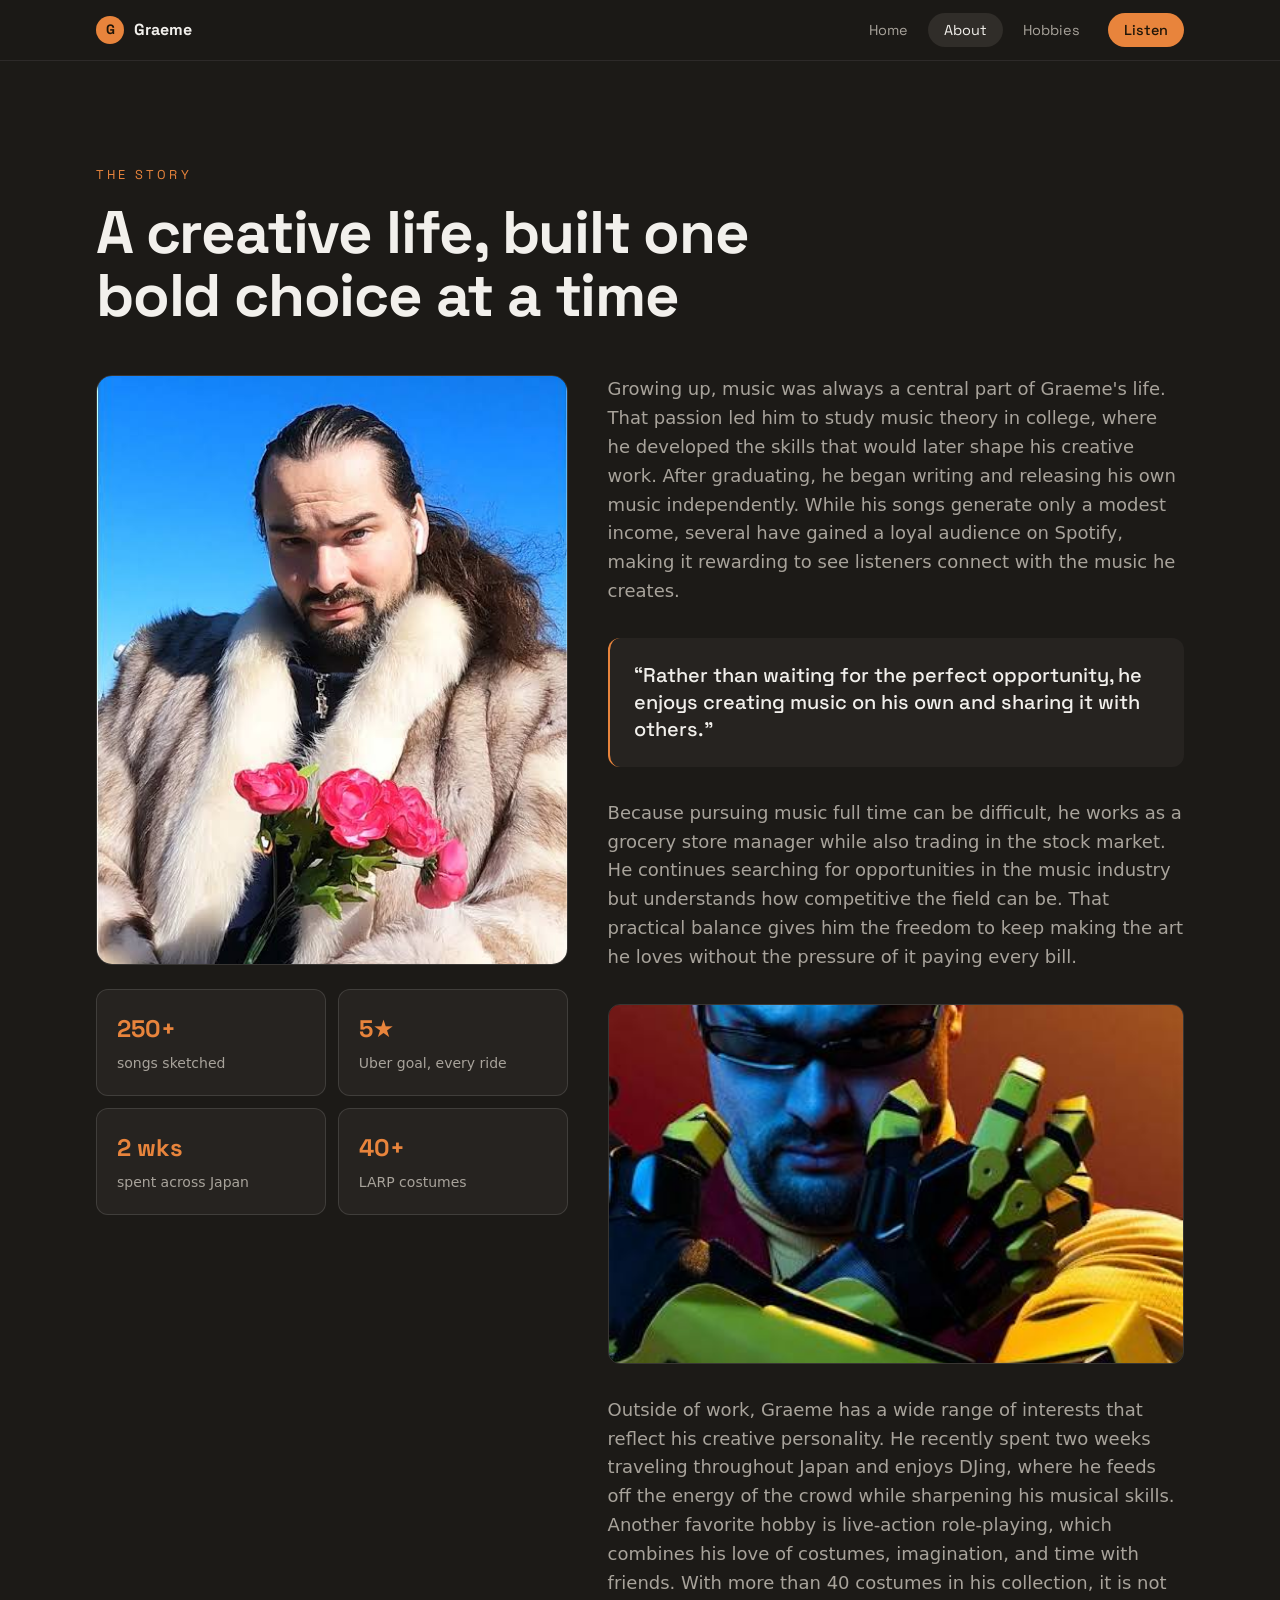
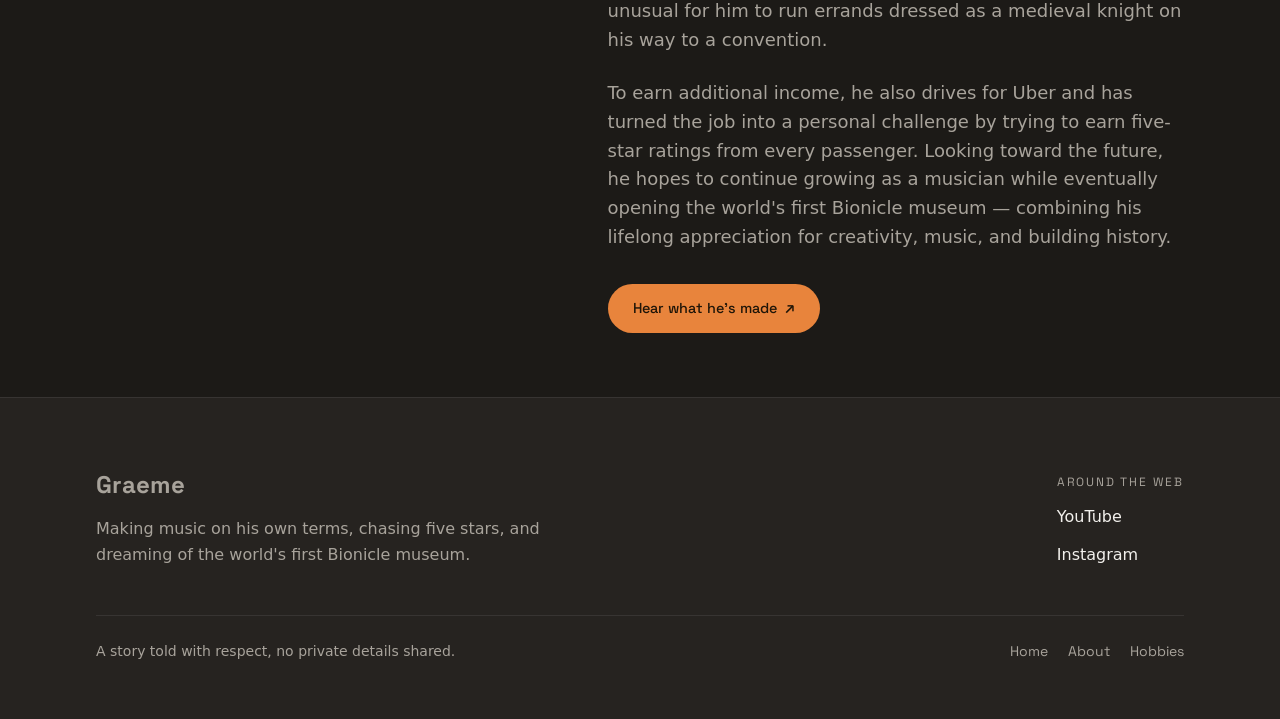
==== commit 6498dfc3: "Small change in header" ====
--- a/about.html
+++ b/about.html
@@ -23,7 +23,7 @@
     <header class="site-header">
       <nav class="container nav" aria-label="Primary">
         <a class="brand" href="index.html">
-          <span class="brand-mark" aria-hidden="true">T</span>
+          <span class="brand-mark" aria-hidden="true">G</span>
           <span>Graeme </span>
         </a>
         <ul class="nav-links">
